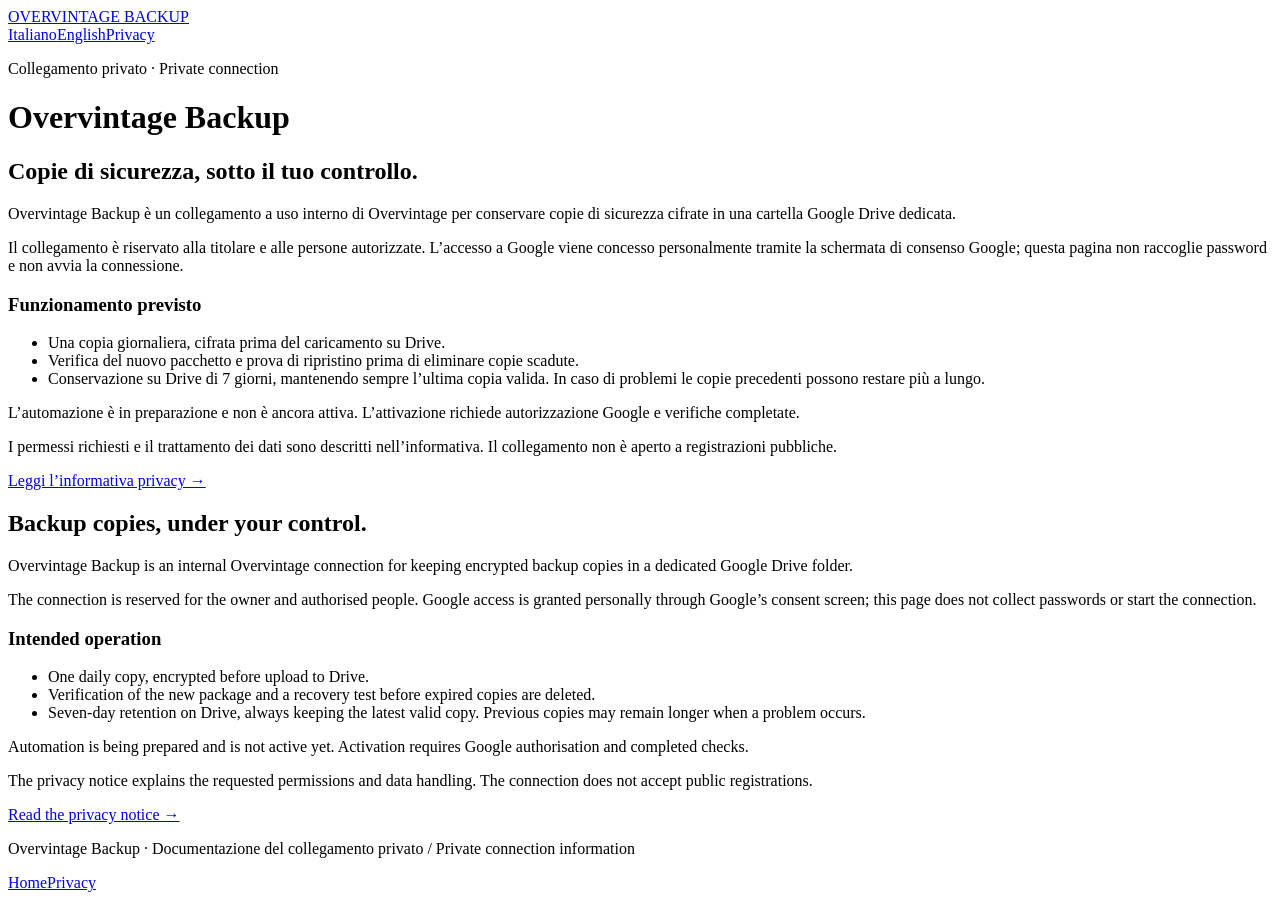
==== index.html @ f35ab4d2 "docs: add Overvintage Backup information homepage" ====
<!doctype html>
<html lang="it">
<head>
  <meta charset="utf-8">
  <meta name="viewport" content="width=device-width, initial-scale=1">
  <meta name="robots" content="noindex, follow, noarchive">
  <meta name="referrer" content="no-referrer">
  <meta http-equiv="Content-Security-Policy" content="default-src 'none'; style-src 'self'; img-src 'self'; base-uri 'none'; form-action 'none'">
  <title>Overvintage Backup — collegamento privato / private connection</title>
  <meta name="description" content="Informazioni sul collegamento privato Overvintage Backup e sulle copie cifrate in Google Drive.">
  <link rel="stylesheet" href="styles.css">
</head>
<body>
  <header><div class="wrap top">
    <a class="brand" href="index.html">OVERVINTAGE BACKUP</a>
    <nav aria-label="Lingua / Language"><a href="#it" lang="it">Italiano</a><a href="#en" lang="en">English</a><a href="privacy.html">Privacy</a></nav>
  </div></header>
  <main class="wrap">
    <p class="eyebrow">Collegamento privato · Private connection</p>
    <h1>Overvintage Backup</h1>
    <section id="it" lang="it" class="card" aria-labelledby="title-it">
      <h2 id="title-it">Copie di sicurezza, sotto il tuo controllo.</h2>
      <p class="lead">Overvintage Backup è un collegamento a uso interno di Overvintage per conservare copie di sicurezza cifrate in una cartella Google Drive dedicata.</p>
      <p>Il collegamento è riservato alla titolare e alle persone autorizzate. L’accesso a Google viene concesso personalmente tramite la schermata di consenso Google; questa pagina non raccoglie password e non avvia la connessione.</p>
      <h3>Funzionamento previsto</h3>
      <ul>
        <li>Una copia giornaliera, cifrata prima del caricamento su Drive.</li>
        <li>Verifica del nuovo pacchetto e prova di ripristino prima di eliminare copie scadute.</li>
        <li>Conservazione su Drive di 7 giorni, mantenendo sempre l’ultima copia valida. In caso di problemi le copie precedenti possono restare più a lungo.</li>
      </ul>
      <p class="notice">L’automazione è in preparazione e non è ancora attiva. L’attivazione richiede autorizzazione Google e verifiche completate.</p>
      <p>I permessi richiesti e il trattamento dei dati sono descritti nell’informativa. Il collegamento non è aperto a registrazioni pubbliche.</p>
      <a class="action" href="privacy.html#it">Leggi l’informativa privacy →</a>
    </section>
    <section id="en" lang="en" class="card" aria-labelledby="title-en">
      <h2 id="title-en">Backup copies, under your control.</h2>
      <p class="lead">Overvintage Backup is an internal Overvintage connection for keeping encrypted backup copies in a dedicated Google Drive folder.</p>
      <p>The connection is reserved for the owner and authorised people. Google access is granted personally through Google’s consent screen; this page does not collect passwords or start the connection.</p>
      <h3>Intended operation</h3>
      <ul>
        <li>One daily copy, encrypted before upload to Drive.</li>
        <li>Verification of the new package and a recovery test before expired copies are deleted.</li>
        <li>Seven-day retention on Drive, always keeping the latest valid copy. Previous copies may remain longer when a problem occurs.</li>
      </ul>
      <p class="notice">Automation is being prepared and is not active yet. Activation requires Google authorisation and completed checks.</p>
      <p>The privacy notice explains the requested permissions and data handling. The connection does not accept public registrations.</p>
      <a class="action" href="privacy.html#en">Read the privacy notice →</a>
    </section>
  </main>
  <footer class="wrap"><p>Overvintage Backup · Documentazione del collegamento privato / Private connection information</p>
    <nav aria-label="Documenti / Documents"><a href="index.html">Home</a><a href="privacy.html">Privacy</a></nav>
  </footer>
</body>
</html>
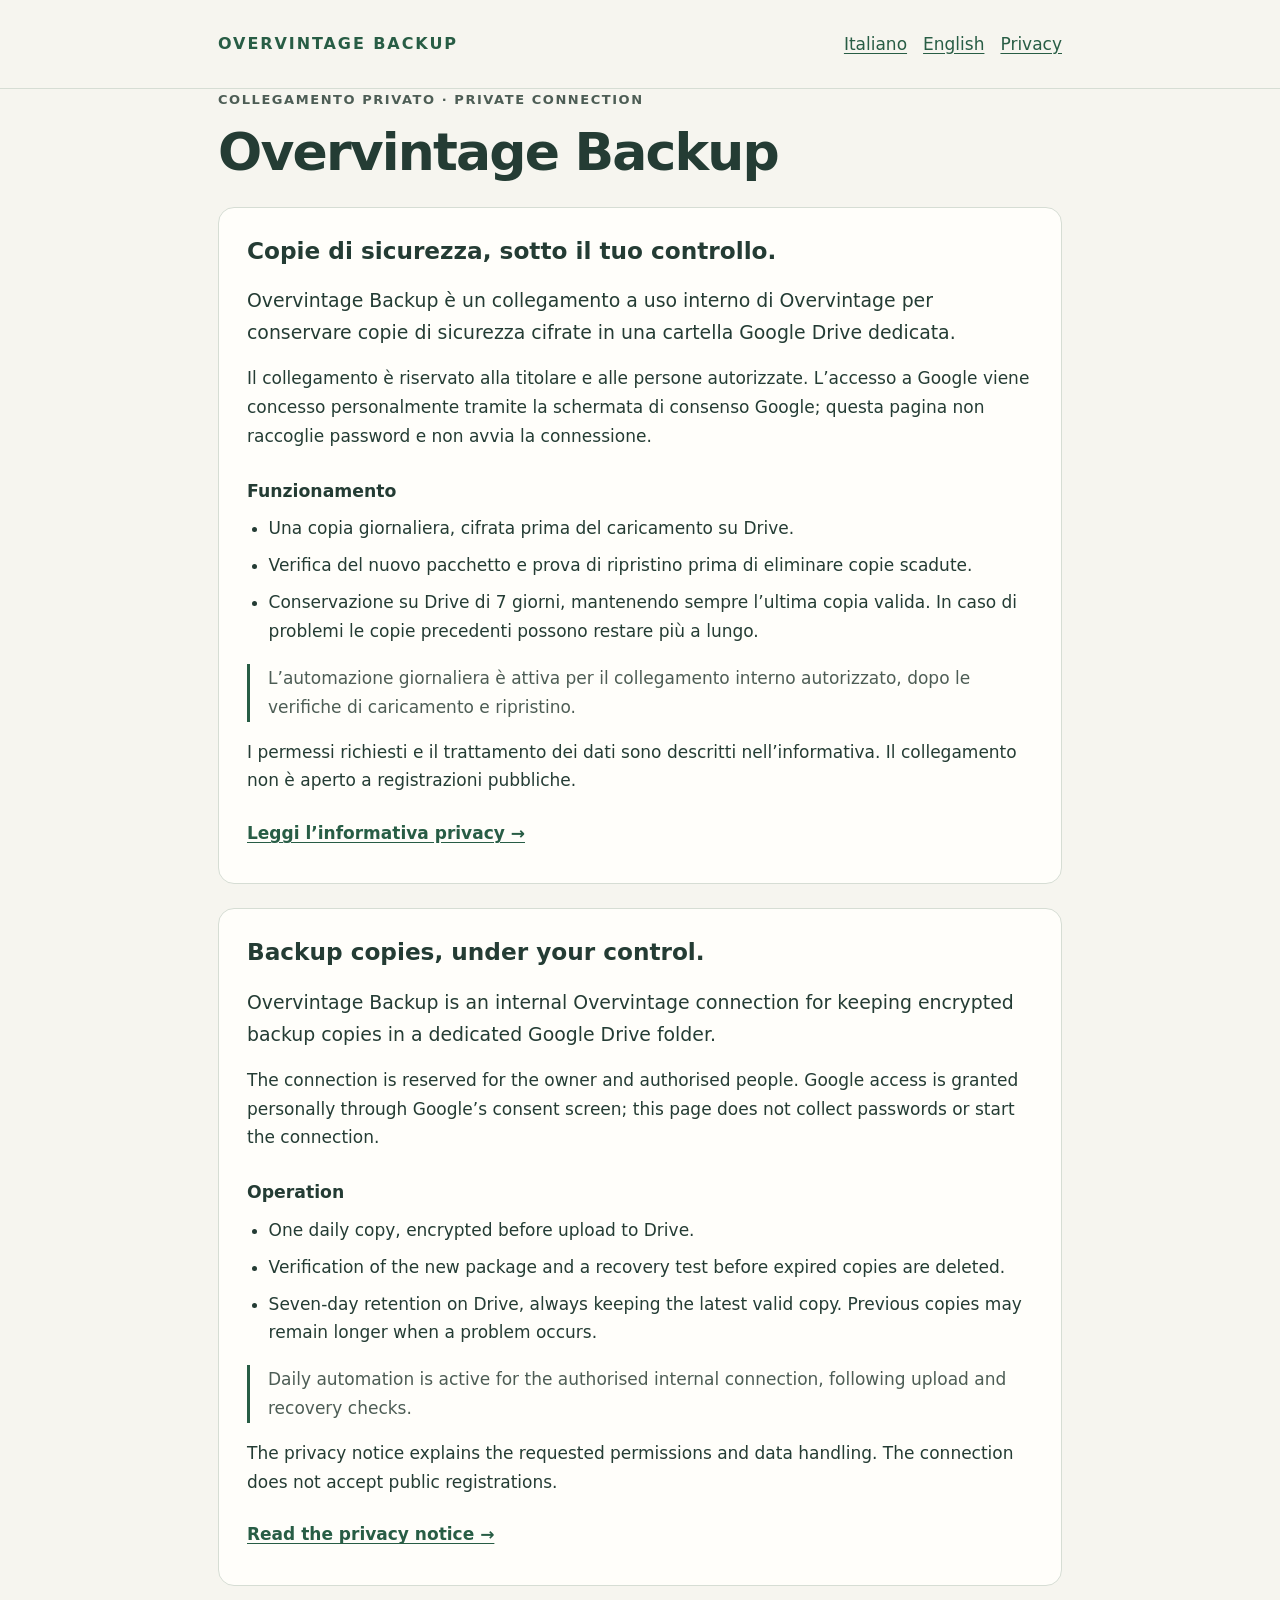
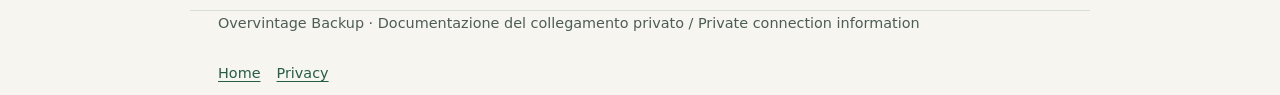
==== commit de3bf938: "docs: reflect active backup automation and bounded local retention" ====
--- a/index.html
+++ b/index.html
@@ -22,13 +22,13 @@
       <h2 id="title-it">Copie di sicurezza, sotto il tuo controllo.</h2>
       <p class="lead">Overvintage Backup è un collegamento a uso interno di Overvintage per conservare copie di sicurezza cifrate in una cartella Google Drive dedicata.</p>
       <p>Il collegamento è riservato alla titolare e alle persone autorizzate. L’accesso a Google viene concesso personalmente tramite la schermata di consenso Google; questa pagina non raccoglie password e non avvia la connessione.</p>
-      <h3>Funzionamento previsto</h3>
+      <h3>Funzionamento</h3>
       <ul>
         <li>Una copia giornaliera, cifrata prima del caricamento su Drive.</li>
         <li>Verifica del nuovo pacchetto e prova di ripristino prima di eliminare copie scadute.</li>
         <li>Conservazione su Drive di 7 giorni, mantenendo sempre l’ultima copia valida. In caso di problemi le copie precedenti possono restare più a lungo.</li>
       </ul>
-      <p class="notice">L’automazione è in preparazione e non è ancora attiva. L’attivazione richiede autorizzazione Google e verifiche completate.</p>
+      <p class="notice">L’automazione giornaliera è attiva per il collegamento interno autorizzato, dopo le verifiche di caricamento e ripristino.</p>
       <p>I permessi richiesti e il trattamento dei dati sono descritti nell’informativa. Il collegamento non è aperto a registrazioni pubbliche.</p>
       <a class="action" href="privacy.html#it">Leggi l’informativa privacy →</a>
     </section>
@@ -36,13 +36,13 @@
       <h2 id="title-en">Backup copies, under your control.</h2>
       <p class="lead">Overvintage Backup is an internal Overvintage connection for keeping encrypted backup copies in a dedicated Google Drive folder.</p>
       <p>The connection is reserved for the owner and authorised people. Google access is granted personally through Google’s consent screen; this page does not collect passwords or start the connection.</p>
-      <h3>Intended operation</h3>
+      <h3>Operation</h3>
       <ul>
         <li>One daily copy, encrypted before upload to Drive.</li>
         <li>Verification of the new package and a recovery test before expired copies are deleted.</li>
         <li>Seven-day retention on Drive, always keeping the latest valid copy. Previous copies may remain longer when a problem occurs.</li>
       </ul>
-      <p class="notice">Automation is being prepared and is not active yet. Activation requires Google authorisation and completed checks.</p>
+      <p class="notice">Daily automation is active for the authorised internal connection, following upload and recovery checks.</p>
       <p>The privacy notice explains the requested permissions and data handling. The connection does not accept public registrations.</p>
       <a class="action" href="privacy.html#en">Read the privacy notice →</a>
     </section>
--- a/styles.css
+++ b/styles.css
@@ -0,0 +1,30 @@
+:root { color-scheme: light; --paper:#f6f5ef; --card:#fffefa; --ink:#243c34; --muted:#4d5d55; --line:#d6ddd4; --accent:#285d45; }
+* { box-sizing:border-box; }
+html { scroll-padding-top:1rem; }
+body { margin:0; background:var(--paper); color:var(--ink); font-family:system-ui,-apple-system,"Segoe UI",sans-serif; font-size:17px; line-height:1.7; }
+a { color:var(--accent); text-underline-offset:.2em; overflow-wrap:anywhere; }
+a:hover { text-decoration-thickness:2px; }
+a:focus-visible { outline:3px solid var(--accent); outline-offset:4px; border-radius:3px; }
+.wrap { max-width:900px; padding:0 28px; margin:auto; }
+header { border-bottom:1px solid var(--line); }
+.top { display:flex; gap:1rem; align-items:center; justify-content:space-between; padding-block:22px; flex-wrap:wrap; }
+.brand { font-weight:750; font-size:16px; letter-spacing:.12em; text-decoration:none; }
+nav { display:flex; gap:1rem; flex-wrap:wrap; align-items:center; }
+nav a { display:inline-flex; align-items:center; min-height:44px; }
+main { padding-block:42px 28px; }
+.eyebrow { font-size:13px; text-transform:uppercase; letter-spacing:.12em; font-weight:700; color:var(--muted); margin:0 0 12px; }
+h1 { font-size:clamp(2rem,6vw,3.25rem); line-height:1.15; letter-spacing:-.035em; margin:0 0 24px; overflow-wrap:break-word; }
+h2 { font-size:1.45rem; line-height:1.3; margin:0 0 18px; }
+h3 { font-size:1.08rem; margin:26px 0 8px; }
+p { margin:0 0 16px; }
+.lead { font-size:1.18rem; }
+.card { background:var(--card); border:1px solid var(--line); border-radius:16px; padding:28px; margin:24px 0; }
+section:target { scroll-margin-top:24px; }
+.notice { border-left:3px solid var(--accent); padding-left:18px; color:var(--muted); }
+ul { padding-left:1.35rem; margin:0 0 18px; }
+li { margin-bottom:8px; }
+.action { display:inline-flex; align-items:center; min-height:44px; font-weight:650; }
+.date,footer { color:var(--muted); font-size:.9rem; }
+footer { border-top:1px solid var(--line); padding-block:24px 36px; margin-top:20px; }
+@media(max-width:520px) { .wrap { padding-inline:18px; } .card { padding:22px 18px; border-radius:12px; } main { padding-top:30px; } nav { gap:14px; } }
+@media print { body { background:white; color:black; font-size:11pt; } .wrap { max-width:none; } header nav { display:none; } .card { border:0; padding:0; } a { color:inherit; } }
